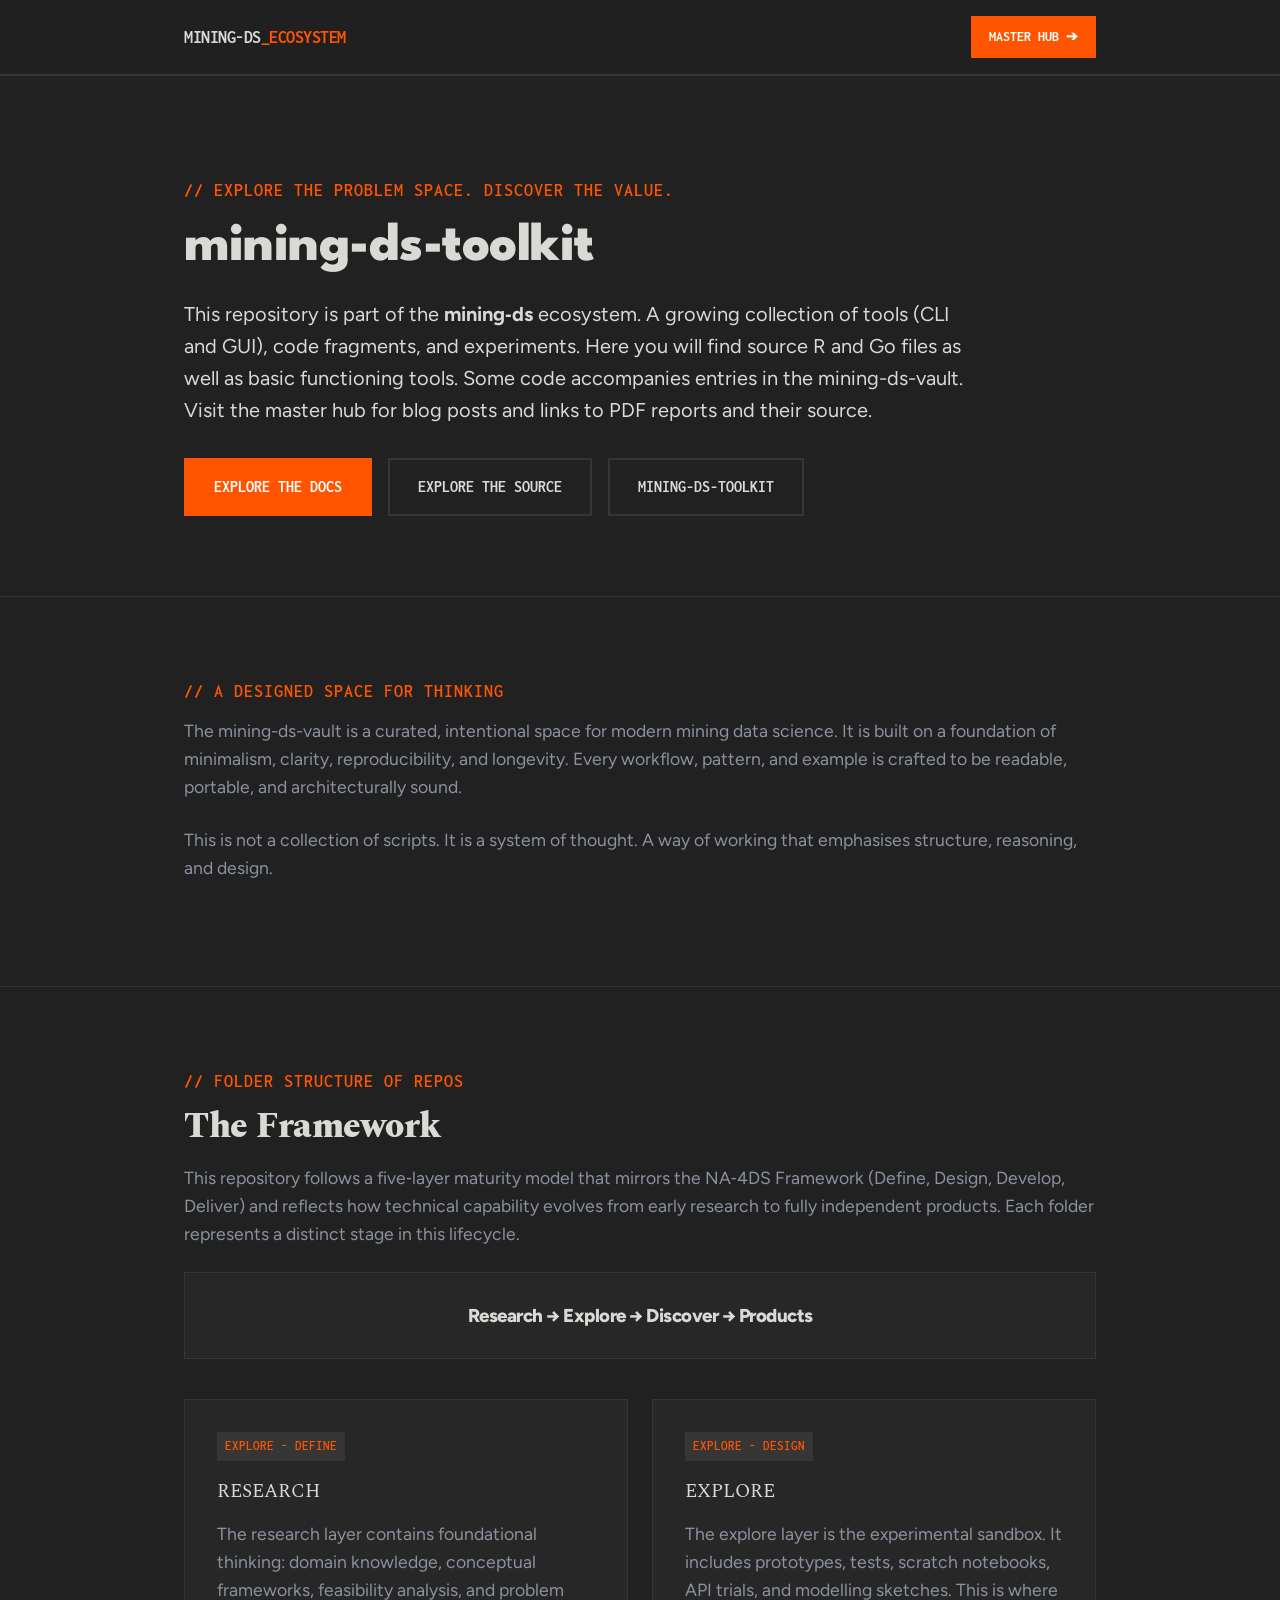
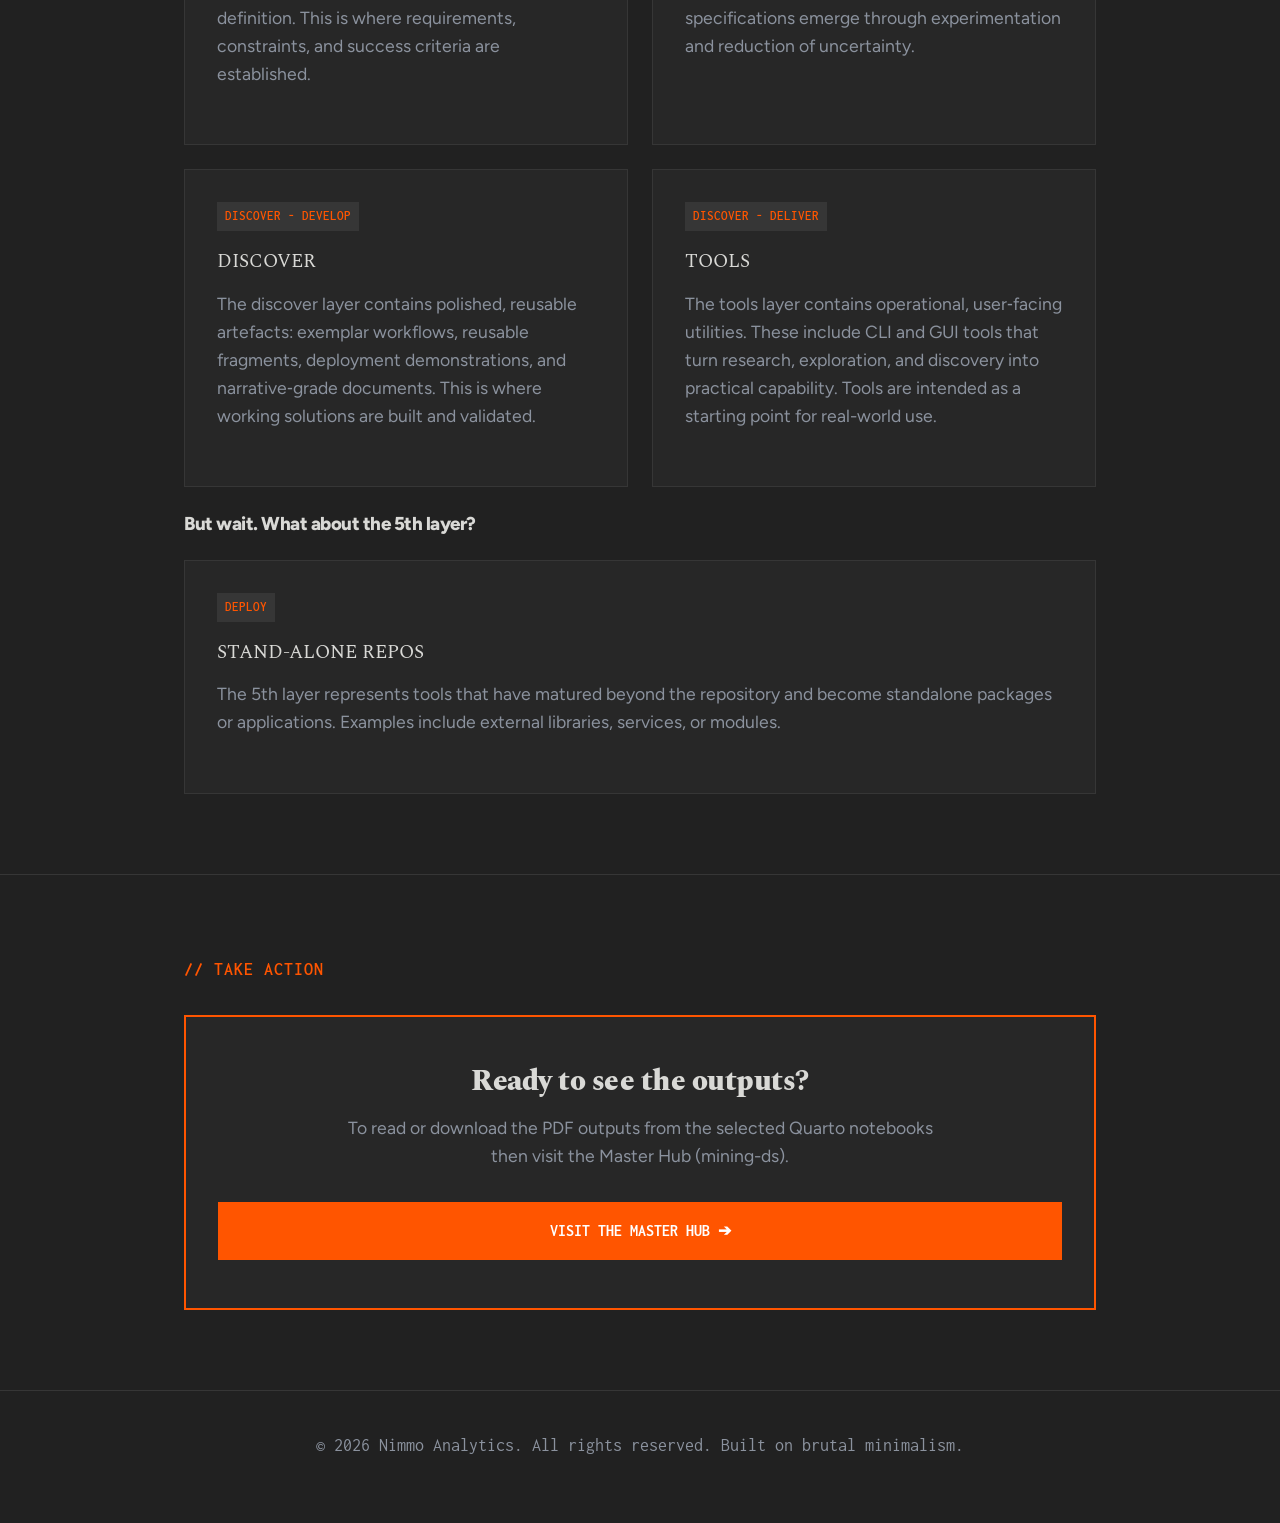
==== docs/index.html @ b3cfa43e "Refactor folder structure and add content." ====
<!DOCTYPE html>
<html lang="en" data-theme="light">
<head>
  <meta charset="UTF-8">
  <meta name="viewport" content="width=device-width, initial-scale=1.0">
  <title>MINING-DS_ECOSYSTEM</title>
  <!-- Google Fonts -->
  <link rel="preconnect" href="https://fonts.googleapis.com">
  <link rel="preconnect" href="https://fonts.gstatic.com" crossorigin>
  <link href="https://fonts.googleapis.com/css2?family=Figtree:ital,wght@0,300..900;1,300..900&family=Inconsolata:wght@200..900&family=League+Spartan:wght@800&family=Spectral:ital,wght@0,200;0,300;0,400;0,500;0,600;0,700;0,800;1,200;1,300;1,400;1,500;1,600;1,700;1,800&display=swap" rel="stylesheet">
  <style>
    /* ==========================================================================
       BRUTALIST MINIMALIST STYLESHEET (DARK THEME)
       ========================================================================== */
    
    :root {
      --radius: 6px;
    }
    
    :root {
      --bg: #212121;
      --card-bg: #272727;
      --text: #d9d9d6;
      --text-muted: #8b929e;
      --border: #363636;
      --accent: #ff5500;
      --accent-hover: #ff7733;
      --header-bg: rgba(33, 33, 33, 0.95);
      --font-mono: "Inconsolata", "Courier New", Courier, monospace;
      --font-sans: "Figtree", Roboto, Oxygen, Ubuntu, Cantarell, sans-serif;
      --font-serif: "Spectral", "Times New Roman", Times, serif;
    }

    * {
      box-sizing: border-box;
      margin: 0;
      padding: 0;
    }

    body {
      background-color: var(--bg);
      color: var(--text);
      font-family: var(--font-sans);
      line-height: 1.6;
      -webkit-font-smoothing: antialiased;
      transition: background-color 0.2s ease, color 0.2s ease;
    }

    .container {
      max-width: 960px;
      margin: 0 auto;
      padding: 0 24px;
    }

    /* Header */
    header {
      border-bottom: 2px solid var(--border);
      padding: 16px 0;
      position: sticky;
      top: 0;
      background-color: var(--header-bg);
      backdrop-filter: blur(5px);
      z-index: 100;
      transition: background-color 0.2s ease, border-color 0.2s ease;
    }

    .header-flex {
      display: flex;
      justify-content: space-between;
      align-items: center;
    }

    .brand-logo {
      font-family: var(--font-mono);
      font-weight: 700;
      font-size: 1.1rem;
      letter-spacing: -0.5px;
      color: var(--text);
      text-decoration: none;
    }

    .brand-logo span {
      color: var(--accent);
    }

    .header-actions {
      display: flex;
      align-items: center;
      gap: 16px;
    }

    /* Buttons */
    .btn {
      display: inline-block;
      background-color: var(--accent);
      color: #ffffff;
      font-family: var(--font-mono);
      font-weight: 700;
      text-transform: uppercase;
      text-decoration: none;
      padding: 14px 28px;
      border: 2px solid var(--accent);
      cursor: pointer;
      text-align: center;
      transition: all 0.15s ease-in-out;
    }

    .btn:hover {
      background-color: var(--accent-hover);
      border-color: var(--accent-hover);
    }

    .btn-outline {
      background-color: transparent;
      color: var(--text);
      border: 2px solid var(--border);
    }

    .btn-outline:hover {
      border-color: var(--accent);
      background-color: transparent;
      color: var(--accent);
    }

    .btn-sm {
      padding: 8px 16px;
      font-size: 0.85rem;
    }

    .btn-block {
      display: block;
      width: 100%;
    }

    /* Typography */
    h1, h2, h3 {
      font-weight: 800;
      letter-spacing: -0.5px;
      line-height: 1.15;
    }

    h1 {
      font-size: clamp(2.2rem, 5vw, 3.4rem);
      margin-bottom: 20px;
      font-family: 'League Spartan', sans-serif;
    }

    h2 {
      font-size: clamp(1.6rem, 3.5vw, 2.2rem);
      margin-bottom: 16px;
      font-family: var(--font-serif);
    }

    p {
      color: var(--text-muted);
      font-size: 1.1rem;
      margin-bottom: 24px;
    }

    .tagline {
      font-family: var(--font-mono);
      font-weight: 600;
      color: var(--accent);
      text-transform: uppercase;
      font-size: 1.1rem;
      letter-spacing: 1px;
      margin-bottom: 12px;
    }

    /* Sections */
    section {
      padding: 80px 0;
      border-bottom: 1px solid var(--border);
    }

    .hero {
      padding: 100px 0 80px;
    }

    .hero-sub {
      font-size: 1.25rem;
      color: var(--text);
      max-width: 780px;
      margin-bottom: 32px;
    }

    .cta-group {
      display: flex;
      gap: 16px;
      flex-wrap: wrap;
    }

    /* Grid & Cards */
    .grid-2 {
      display: grid;
      grid-template-columns: repeat(auto-fit, minmax(300px, 1fr));
      gap: 24px;
      margin-top: 40px;
    }

    .card {
      background-color: var(--card-bg);
      border: 1px solid var(--border);
      padding: 32px;
      overflow: hidden;
    }

    .card-accent {
      border-radius: var(--radius);
      border-left: 5px solid var(--accent);
    }

    .card-title {
      font-family: var(--font-serif);
      color: var(--text);
      font-size: 1.2rem;
      margin-bottom: 12px;
    }

    /* Process Flow */
    .phase-badge {
      display: inline-block;
      font-family: var(--font-mono);
      font-weight: 600;
      font-size: 0.8rem;
      padding: 4px 8px;
      background: var(--border);
      color: var(--accent);
      margin-bottom: 16px;
    }

    /* Comparison Table */
    .table-container {
      overflow-x: auto;
      margin-top: 32px;
    }

    table {
      width: 100%;
      border-collapse: collapse;
      text-align: left;
      font-size: 0.95rem;
    }

    th, td {
      padding: 16px;
      border: 1px solid var(--border);
    }

    th {
      background-color: var(--card-bg);
      /*font-family: var(--font-mono);*/
      color: var(--text);
    }

    td {
      color: var(--text-muted);
    }

    td.highlight {
      color: var(--text);
      font-weight: 600;
    }

    /* Accordion / FAQ */
    details {
      background-color: var(--card-bg);
      border: 1px solid var(--border);
      margin-bottom: 16px;
      padding: 20px;
    }

    summary {
      font-family: var(--font-mono);
      font-weight: 700;
      color: var(--text);
      cursor: pointer;
      list-style: none;
      display: flex;
      justify-content: space-between;
      align-items: center;
    }

    summary::-webkit-details-marker {
      display: none;
    }

    summary::after {
      content: "+";
      color: var(--accent);
      font-size: 1.4rem;
    }

    details[open] summary::after {
      content: "−";
    }

    .faq-body {
      margin-top: 16px;
      padding-top: 16px;
      border-top: 1px solid var(--border);
    }

    .faq-body p {
      margin-bottom: 0;
      font-size: 1rem;
    }

    /* CTA Card Block (Replaces Contact Form) */
    .cta-card {
      background-color: var(--card-bg);
      border: 2px solid var(--accent);
      padding: 48px 32px;
      text-align: center;
      margin-top: 32px;
    }

    .cta-card h3 {
      font-family: var(--font-serif);
      font-size: 1.8rem;
      color: var(--text);
      margin-bottom: 16px;
    }

    .cta-card p {
      max-width: 600px;
      margin: 0 auto 32px;
    }

    footer {
      padding: 40px 0;
      text-align: center;
      font-family: var(--font-mono);
      font-size: 0.85rem;
      color: var(--text-muted);
    }
  </style>
</head>
<body>

  <!-- HEADER -->
  <header>
    <div class="container header-flex">
      <a href="https://username.github.io/" class="brand-logo">MINING-DS<span>_ECOSYSTEM</span></a>
      <div class="header-actions">
        <a href="https://username.github.io/#contact" class="btn btn-sm">Master Hub ➔</a>
      </div>
    </div>
  </header>

  <main>
    <!-- HERO SECTION -->
    <section class="hero">
      <div class="container">
        <div class="tagline">// Explore the Problem Space. Discover the Value.</div>
        <h1>mining-ds-toolkit</h1>
        <p class="hero-sub">
          This repository is part of the <strong>mining‑ds</strong> ecosystem. A growing collection of tools (CLI and GUI), code fragments, and experiments.
          Here you will find source R and Go files as well as basic functioning tools. Some code accompanies entries in the mining-ds-vault.
          Visit the master hub for blog posts and links to PDF reports and their source.
        </p>
        <div class="cta-group">
          <a href="https://github.com/matthew-nimmo/mining-ds" class="btn">Explore the docs</a>
          <a href="https://github.com/matthew-nimmo/mining-ds-vault" class="btn btn-outline">Explore the source</a>
          <a href="https://github.com/matthew-nimmo/mining-ds-toolkit" class="btn btn-outline">mining-ds-toolkit</a>
        </div>
      </div>
    </section>

    <!-- THE SPACE -->
    <section>
      <div class="container">
        <div class="tagline">// A Designed Space for Thinking</div>
        <p>The mining-ds-vault is a curated, intentional space for modern mining data science. It is built on a foundation of minimalism, clarity, reproducibility, and longevity. Every workflow, pattern, and example is crafted to be readable, portable, and architecturally sound.</p>
        <p>This is not a collection of scripts. It is a system of thought. A way of working that emphasises structure, reasoning, and design.</p>
      </div>
    </section>

    <!-- THE STRUCTURE -->
    <section>
      <div class="container">
        <div class="tagline">// Folder Structure of repos</div>
        <h2>The Framework</h2>
        <p>This repository follows a five‑layer maturity model that mirrors the NA‑4DS Framework (Define, Design, Develop, Deliver) and reflects how technical capability evolves from early research to fully independent products. Each folder represents a distinct stage in this lifecycle.</p>
        
        <div class="card" style="text-align: center;"><h3>Research → Explore → Discover → Products</h3></div>

        <div class="grid-2">
          <div class="card">
            <span class="phase-badge">EXPLORE - DEFINE</span>
            <div class="card-title">RESEARCH</div>
            <p>The research layer contains foundational thinking: domain knowledge, conceptual frameworks, feasibility analysis, and problem definition. This is where requirements, constraints, and success criteria are established.</p>
          </div>

          <div class="card">
            <span class="phase-badge">EXPLORE - DESIGN</span>
            <div class="card-title">EXPLORE</div>
            <p>The explore layer is the experimental sandbox. It includes prototypes, tests, scratch notebooks, API trials, and modelling sketches. This is where specifications emerge through experimentation and reduction of uncertainty.</p>
          </div>

          <div class="card">
            <span class="phase-badge">DISCOVER - DEVELOP</span>
            <div class="card-title">DISCOVER</div>
            <p>The discover layer contains polished, reusable artefacts: exemplar workflows, reusable fragments, deployment demonstrations, and narrative‑grade documents. This is where working solutions are built and validated.</p>
          </div>

          <div class="card">
            <span class="phase-badge">DISCOVER - DELIVER</span>
            <div class="card-title">TOOLS</div>
            <p>The tools layer contains operational, user‑facing utilities. These include CLI and GUI tools that turn research, exploration, and discovery into practical capability. Tools are intended as a starting point for real-world use.</p>
          </div>
        </div>

       <br><h3>But wait. What about the 5th layer?</h3><br>

        <div class="card">
          <span class="phase-badge">DEPLOY</span>
          <div class="card-title">STAND-ALONE REPOS</div>
          <p>The 5th layer represents tools that have matured beyond the repository and become standalone packages or applications. Examples include external libraries, services, or modules.</p>
        </div>
      </div>
    </section>

    <!-- DIRECT CTA CARD (Points directly to Master Site Contact Form) -->
    <section id="contact-hub">
      <div class="container">
        <div class="tagline">// Take Action</div>
        <div class="cta-card">
          <h3>Ready to see the outputs?</h3>
          <p>To read or download the PDF outputs from the selected Quarto notebooks then visit the Master Hub (mining-ds).</p>
          <a href="https://github.com/matthew-nimmo/mining-ds" class="btn btn-block">Visit the Master Hub ➔</a>
        </div>
      </div>
    </section>
  </main>

  <footer>
    <div class="container">
      <p>&copy; 2026 Nimmo Analytics. All rights reserved. Built on brutal minimalism.</p>
    </div>
  </footer>

</body>
</html>
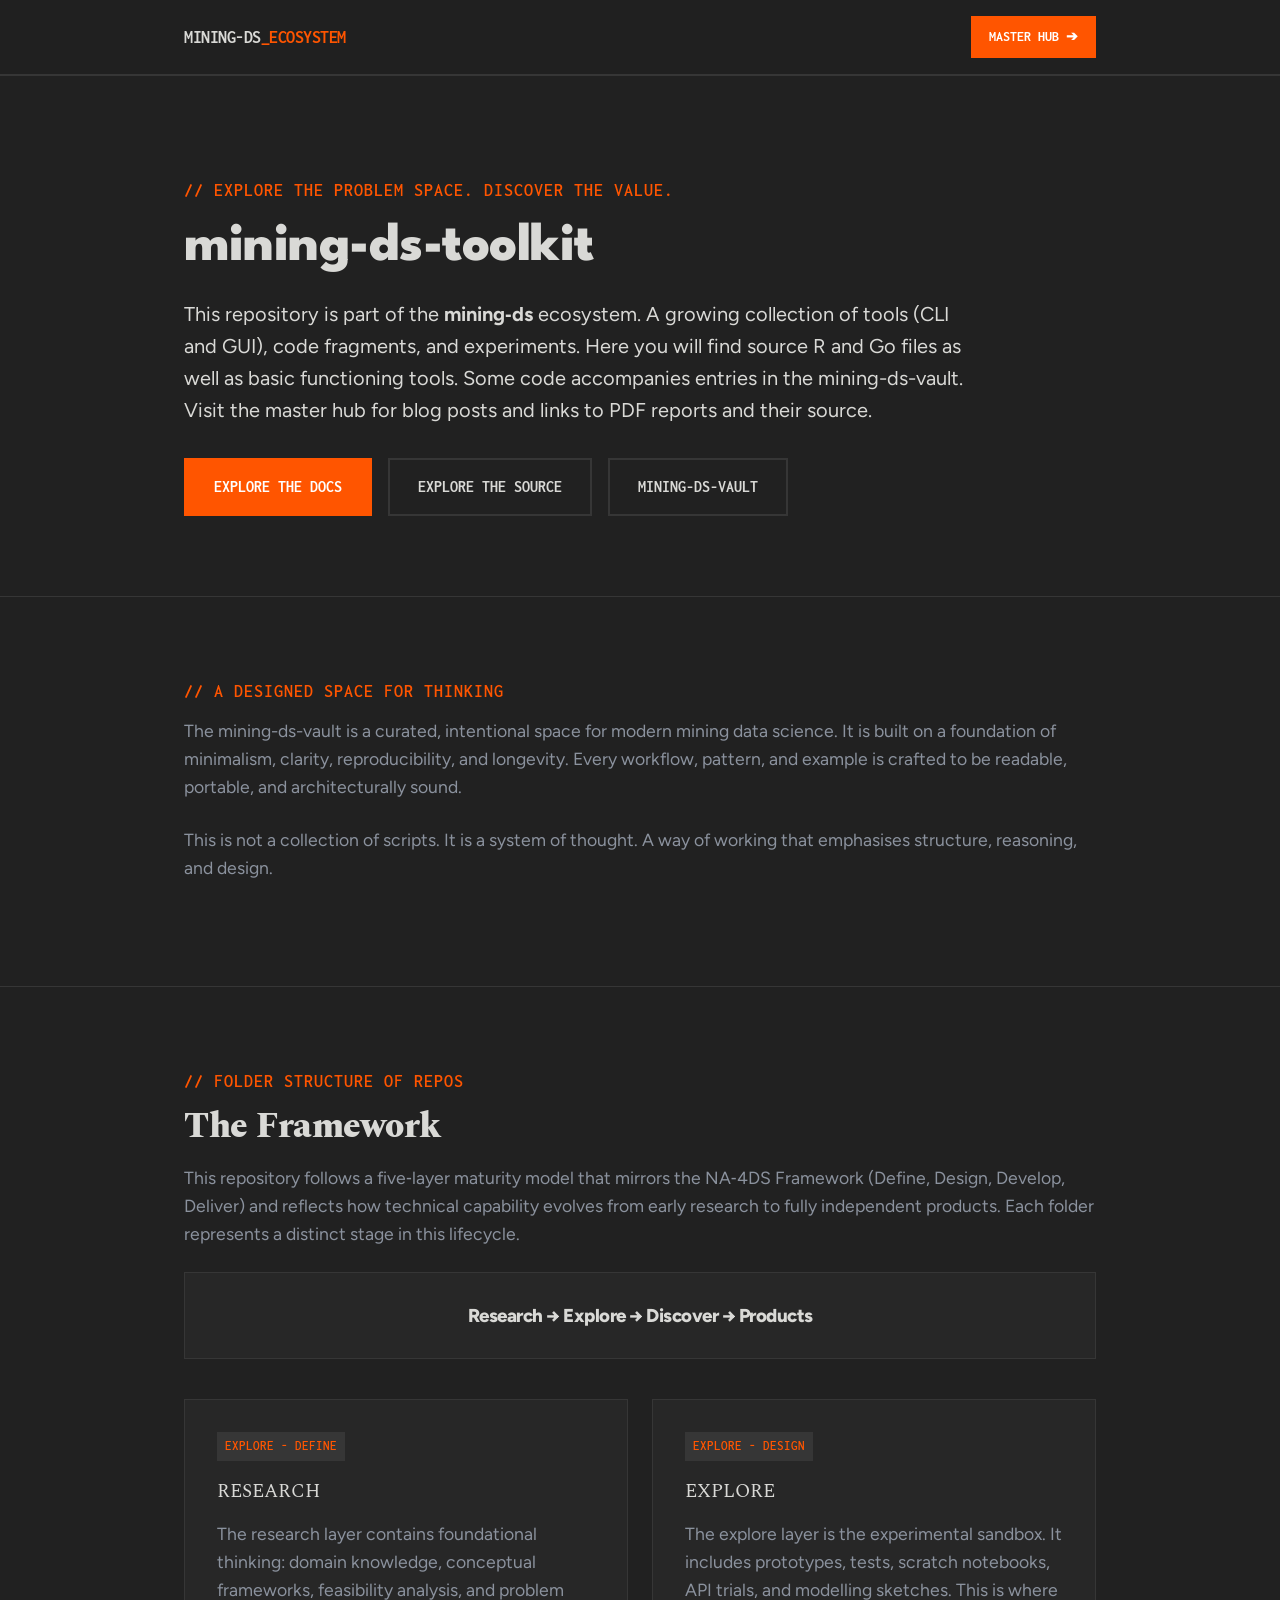
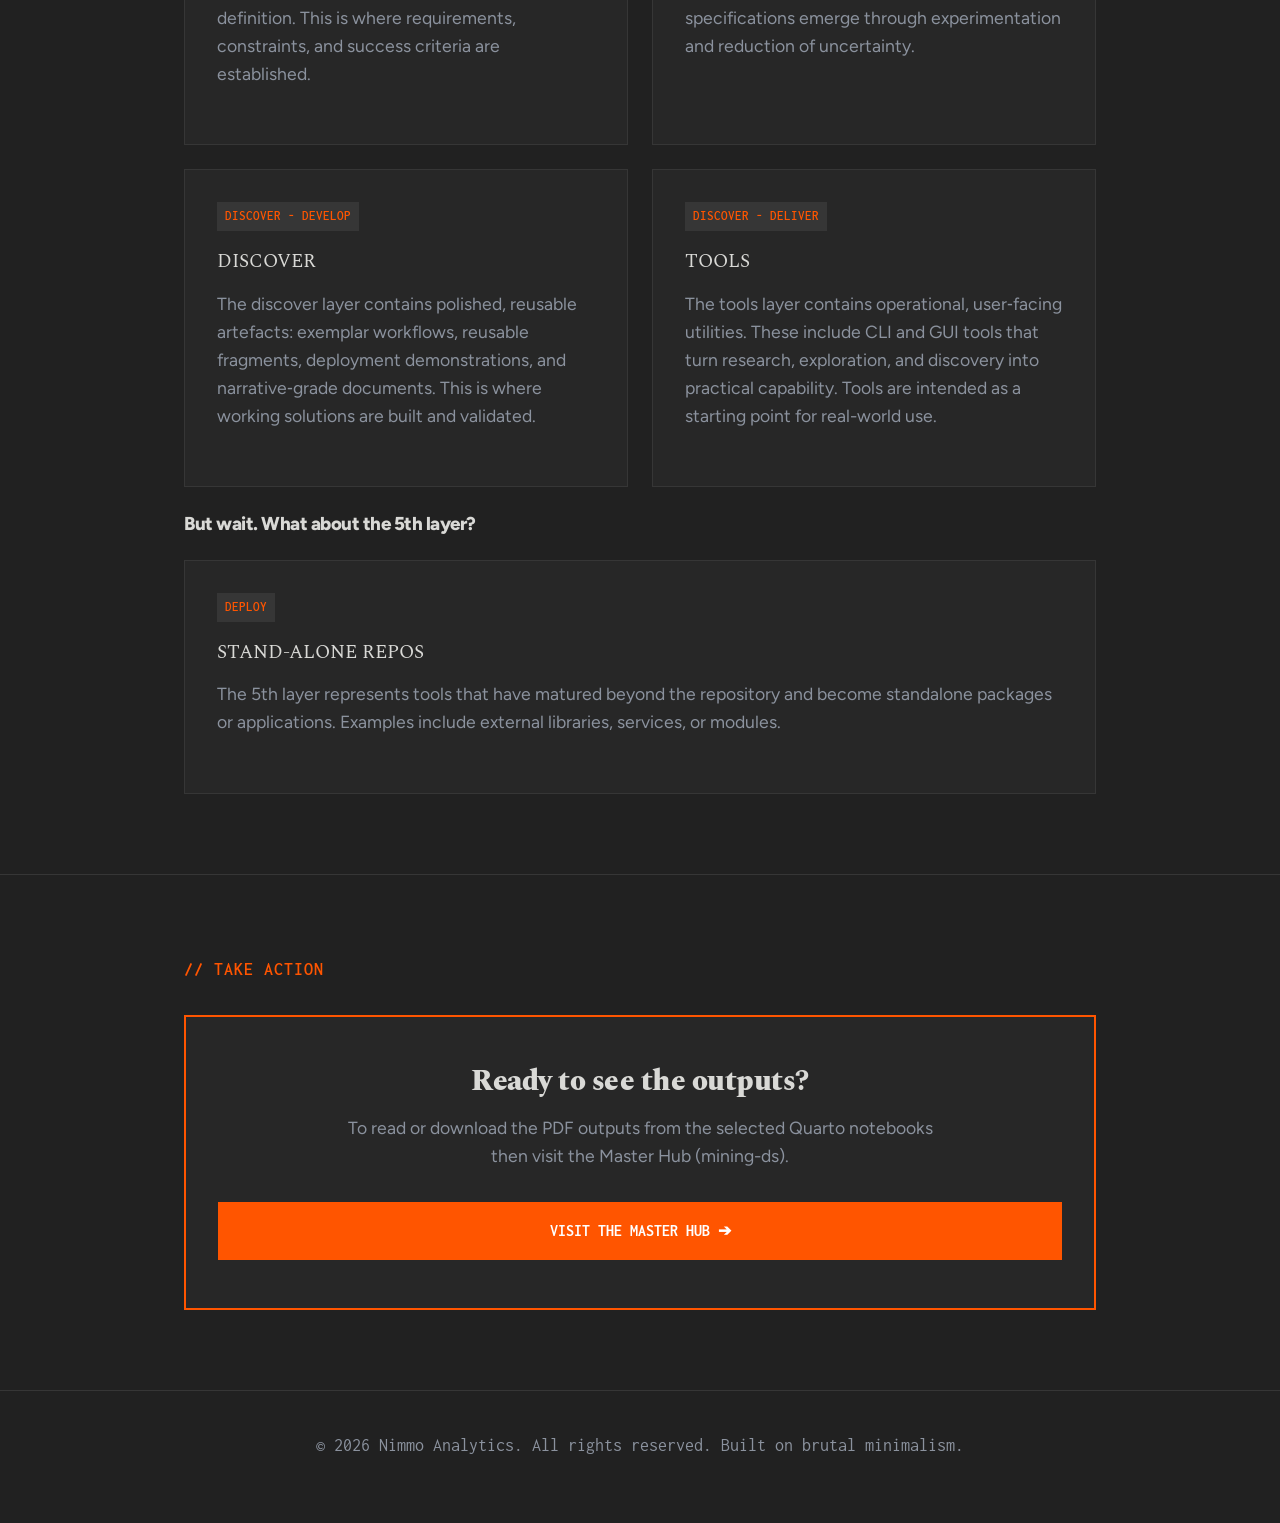
==== commit 178ae748: "Fix CTA." ====
--- a/docs/index.html
+++ b/docs/index.html
@@ -361,8 +361,8 @@
         </p>
         <div class="cta-group">
           <a href="https://github.com/matthew-nimmo/mining-ds" class="btn">Explore the docs</a>
-          <a href="https://github.com/matthew-nimmo/mining-ds-vault" class="btn btn-outline">Explore the source</a>
-          <a href="https://github.com/matthew-nimmo/mining-ds-toolkit" class="btn btn-outline">mining-ds-toolkit</a>
+          <a href="https://github.com/matthew-nimmo/mining-ds-toolkit" class="btn btn-outline">Explore the source</a>
+          <a href="https://github.com/matthew-nimmo/mining-ds-vault" class="btn btn-outline">mining-ds-vault</a>
         </div>
       </div>
     </section>
